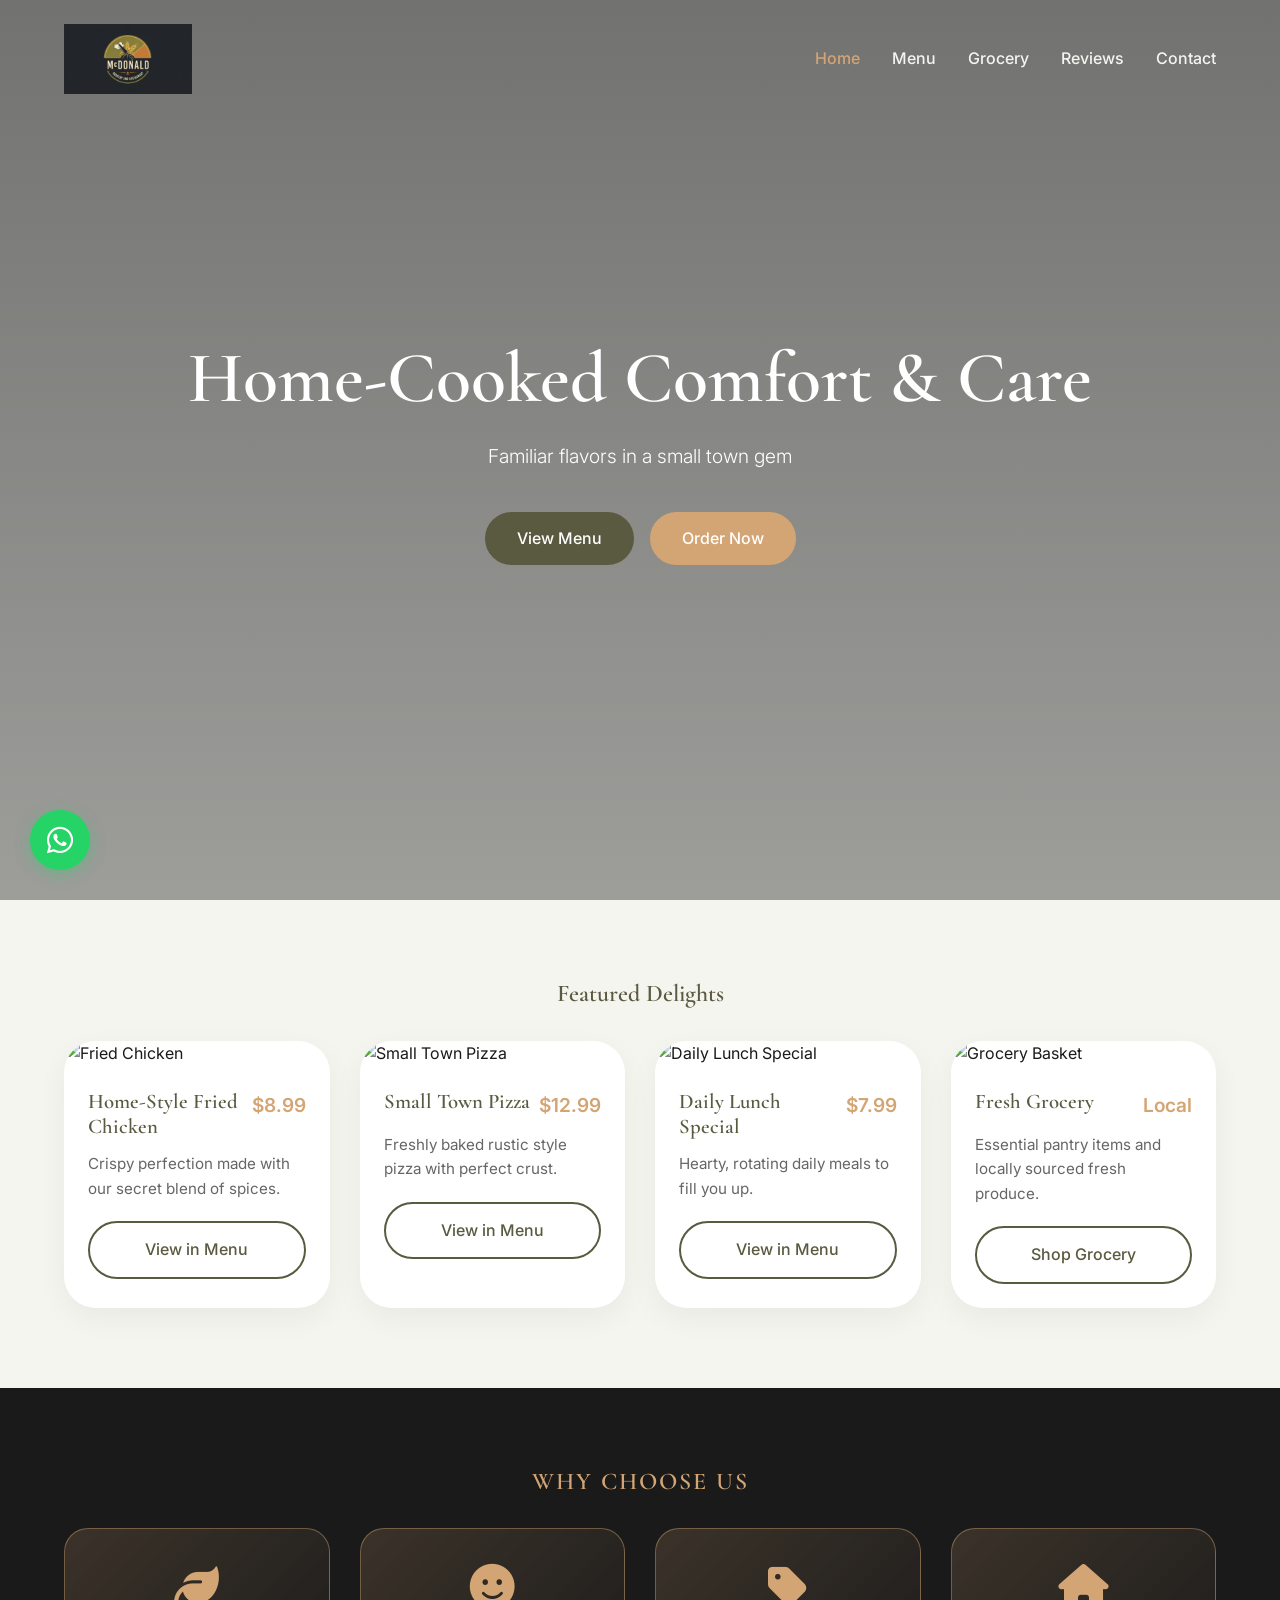
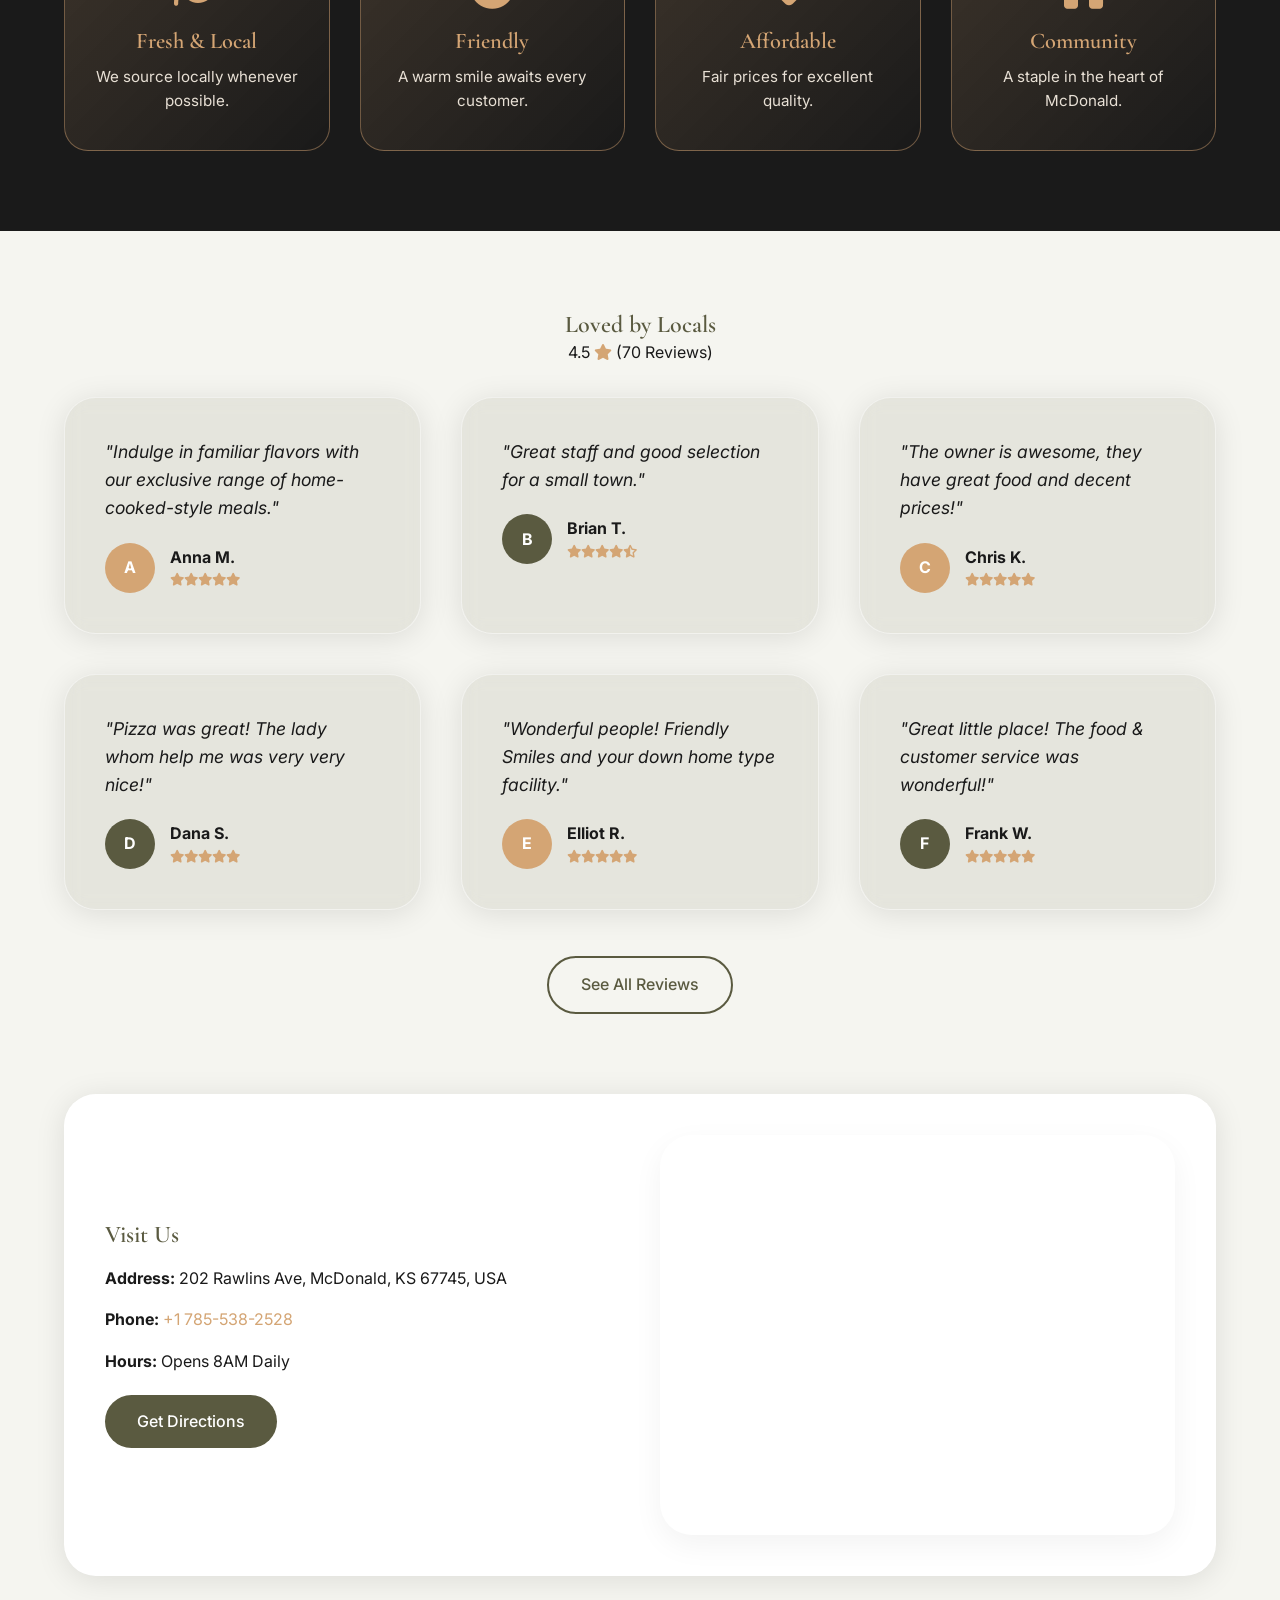
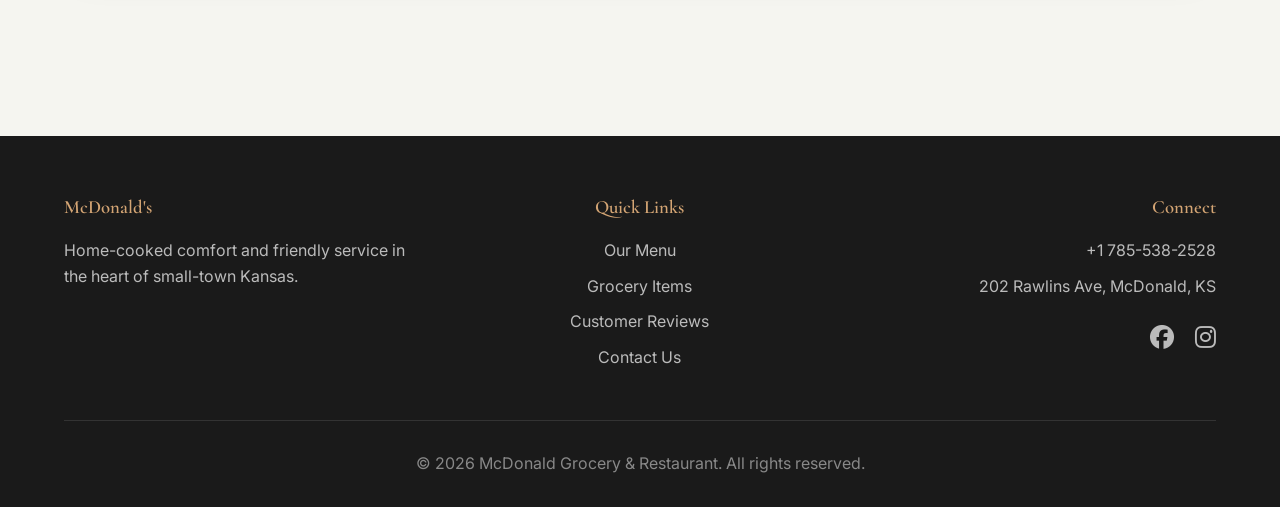
==== index.html @ 3f09a4c6 "Add files via upload" ====
<!DOCTYPE html>
<html lang="en">
<head>
    <meta charset="UTF-8">
    <meta name="viewport" content="width=device-width, initial-scale=1.0">
    <title>McDonald Grocery & Restaurant | Home-Cooked Comfort & Care</title>
    <meta name="description" content="Indulge in familiar flavors with our exclusive range of home-cooked-style meals. Great staff and good selection for a small town.">
    
    <!-- CSS Dependencies -->
    <link rel="stylesheet" href="https://cdnjs.cloudflare.com/ajax/libs/font-awesome/6.4.0/css/all.min.css">
    <link href="https://unpkg.com/aos@2.3.1/dist/aos.css" rel="stylesheet">
    <link rel="stylesheet" href="style.css">
</head>
<body>
    <!-- Navbar -->
    <nav class="navbar">
        <div class="container">
            <a href="index.html" class="logo"><img src="logo.png" alt="McDonald Grocery & Restaurant" style="height: 70px; object-fit: contain;"></a>
            <button class="hamburger"><i class="fas fa-bars"></i></button>
            <ul class="nav-links">
                <li><a href="index.html" class="active">Home</a></li>
                <li><a href="menu.html">Menu</a></li>
                <li><a href="grocery.html">Grocery</a></li>
                <li><a href="reviews.html">Reviews</a></li>
                <li><a href="contact.html">Contact</a></li>
            </ul>
        </div>
    </nav>

    <!-- Parallax Hero -->
    <header class="hero">
        <div class="container hero-content" data-aos="fade-up">
            <h1>Home-Cooked Comfort & Care</h1>
            <p>Familiar flavors in a small town gem</p>
            <div class="hero-buttons">
                <a href="menu.html" class="btn btn-primary">View Menu</a>
                <a href="contact.html" class="btn btn-accent">Order Now</a>
            </div>
        </div>
    </header>

    <!-- Featured Section -->
    <section class="section" style="background-color: var(--secondary);">
        <div class="container">
            <h2 class="text-center mb-8" data-aos="fade-up">Featured Delights</h2>
            <div class="grid-4">
                <!-- Fried Chicken -->
                <div class="menu-card" data-aos="fade-up" data-aos-delay="100">
                    <img src="https://images.unsplash.com/photo-1626645738196-c2a7c87a8f58?w=500&q=80" alt="Fried Chicken" class="menu-img">
                    <div class="menu-info">
                        <div class="menu-header">
                            <h3 class="menu-title">Home-Style Fried Chicken</h3>
                            <span class="menu-price">$8.99</span>
                        </div>
                        <p class="menu-desc">Crispy perfection made with our secret blend of spices.</p>
                        <a href="menu.html" class="btn btn-outline" style="width: 100%;">View in Menu</a>
                    </div>
                </div>

                <!-- Pizza -->
                <div class="menu-card" data-aos="fade-up" data-aos-delay="200">
                    <img src="https://images.unsplash.com/photo-1513104890138-7c749659a591?w=500&q=80" alt="Small Town Pizza" class="menu-img">
                    <div class="menu-info">
                        <div class="menu-header">
                            <h3 class="menu-title">Small Town Pizza</h3>
                            <span class="menu-price">$12.99</span>
                        </div>
                        <p class="menu-desc">Freshly baked rustic style pizza with perfect crust.</p>
                        <a href="menu.html" class="btn btn-outline" style="width: 100%;">View in Menu</a>
                    </div>
                </div>

                <!-- Daily Special -->
                <div class="menu-card" data-aos="fade-up" data-aos-delay="300">
                    <img src="https://images.unsplash.com/photo-1546069901-ba9599a7e63c?w=500&q=80" alt="Daily Lunch Special" class="menu-img">
                    <div class="menu-info">
                        <div class="menu-header">
                            <h3 class="menu-title">Daily Lunch Special</h3>
                            <span class="menu-price">$7.99</span>
                        </div>
                        <p class="menu-desc">Hearty, rotating daily meals to fill you up.</p>
                        <a href="menu.html" class="btn btn-outline" style="width: 100%;">View in Menu</a>
                    </div>
                </div>

                <!-- Grocery -->
                <div class="menu-card" data-aos="fade-up" data-aos-delay="400">
                    <img src="https://images.unsplash.com/photo-1542838132-92c53300491e?w=500&q=80" alt="Grocery Basket" class="menu-img">
                    <div class="menu-info">
                        <div class="menu-header">
                            <h3 class="menu-title">Fresh Grocery</h3>
                            <span class="menu-price">Local</span>
                        </div>
                        <p class="menu-desc">Essential pantry items and locally sourced fresh produce.</p>
                        <a href="grocery.html" class="btn btn-outline" style="width: 100%;">Shop Grocery</a>
                    </div>
                </div>
            </div>
        </div>
    </section>

    <!-- Why Choose Us -->
    <section class="section" style="background-color: var(--dark-bg); color: #fff;">
        <div class="container text-center">
            <h2 class="mb-8" style="color: var(--accent); letter-spacing: 2px; text-transform: uppercase;" data-aos="fade-up">Why Choose Us</h2>
            <div class="grid-4" data-aos="fade-up" data-aos-delay="100">
                <div class="feature-icon-card" style="background: linear-gradient(135deg, rgba(212,165,116,0.18), rgba(26,26,26,0.85)); border: 1.5px solid rgba(212,165,116,0.45); border-radius: 24px; padding: 36px 24px; transition: transform 0.3s ease, box-shadow 0.3s ease;" onmouseover="this.style.transform='translateY(-8px)';this.style.boxShadow='0 20px 40px rgba(212,165,116,0.25)'" onmouseout="this.style.transform='translateY(0)';this.style.boxShadow='none'">
                    <i class="fas fa-leaf" style="font-size: 2.8rem; color: var(--accent); margin-bottom: 18px; display: block;"></i>
                    <h3 style="color: var(--accent); font-size: 1.4rem; margin-bottom: 10px;">Fresh & Local</h3>
                    <p style="color: #e8e0d5; font-size: 0.95rem; line-height: 1.6;">We source locally whenever possible.</p>
                </div>
                <div class="feature-icon-card" style="background: linear-gradient(135deg, rgba(212,165,116,0.18), rgba(26,26,26,0.85)); border: 1.5px solid rgba(212,165,116,0.45); border-radius: 24px; padding: 36px 24px; transition: transform 0.3s ease, box-shadow 0.3s ease;" onmouseover="this.style.transform='translateY(-8px)';this.style.boxShadow='0 20px 40px rgba(212,165,116,0.25)'" onmouseout="this.style.transform='translateY(0)';this.style.boxShadow='none'">
                    <i class="fas fa-smile" style="font-size: 2.8rem; color: var(--accent); margin-bottom: 18px; display: block;"></i>
                    <h3 style="color: var(--accent); font-size: 1.4rem; margin-bottom: 10px;">Friendly</h3>
                    <p style="color: #e8e0d5; font-size: 0.95rem; line-height: 1.6;">A warm smile awaits every customer.</p>
                </div>
                <div class="feature-icon-card" style="background: linear-gradient(135deg, rgba(212,165,116,0.18), rgba(26,26,26,0.85)); border: 1.5px solid rgba(212,165,116,0.45); border-radius: 24px; padding: 36px 24px; transition: transform 0.3s ease, box-shadow 0.3s ease;" onmouseover="this.style.transform='translateY(-8px)';this.style.boxShadow='0 20px 40px rgba(212,165,116,0.25)'" onmouseout="this.style.transform='translateY(0)';this.style.boxShadow='none'">
                    <i class="fas fa-tag" style="font-size: 2.8rem; color: var(--accent); margin-bottom: 18px; display: block;"></i>
                    <h3 style="color: var(--accent); font-size: 1.4rem; margin-bottom: 10px;">Affordable</h3>
                    <p style="color: #e8e0d5; font-size: 0.95rem; line-height: 1.6;">Fair prices for excellent quality.</p>
                </div>
                <div class="feature-icon-card" style="background: linear-gradient(135deg, rgba(212,165,116,0.18), rgba(26,26,26,0.85)); border: 1.5px solid rgba(212,165,116,0.45); border-radius: 24px; padding: 36px 24px; transition: transform 0.3s ease, box-shadow 0.3s ease;" onmouseover="this.style.transform='translateY(-8px)';this.style.boxShadow='0 20px 40px rgba(212,165,116,0.25)'" onmouseout="this.style.transform='translateY(0)';this.style.boxShadow='none'">
                    <i class="fas fa-home" style="font-size: 2.8rem; color: var(--accent); margin-bottom: 18px; display: block;"></i>
                    <h3 style="color: var(--accent); font-size: 1.4rem; margin-bottom: 10px;">Community</h3>
                    <p style="color: #e8e0d5; font-size: 0.95rem; line-height: 1.6;">A staple in the heart of McDonald.</p>
                </div>
            </div>
        </div>
    </section>

    <!-- Google Reviews Grid -->
    <section class="section" style="background-color: var(--secondary);">
        <div class="container">
            <div class="text-center mb-8" data-aos="fade-up">
                <h2>Loved by Locals</h2>
                <p>4.5 <i class="fas fa-star" style="color: var(--accent);"></i> (70 Reviews)</p>
            </div>
            <div class="grid-3">
                <div class="review-card glass-card" style="background: rgba(90, 90, 64, 0.1);" data-aos="fade-up" data-aos-delay="50">
                    <p>"Indulge in familiar flavors with our exclusive range of home-cooked-style meals."</p>
                    <div class="review-author">
                        <div class="review-avatar">A</div>
                        <div>
                            <strong>Anna M.</strong>
                            <div style="color: var(--accent); font-size: 0.8rem;">
                                <i class="fas fa-star"></i><i class="fas fa-star"></i><i class="fas fa-star"></i><i class="fas fa-star"></i><i class="fas fa-star"></i>
                            </div>
                        </div>
                    </div>
                </div>
                <div class="review-card glass-card" style="background: rgba(90, 90, 64, 0.1);" data-aos="fade-up" data-aos-delay="100">
                    <p>"Great staff and good selection for a small town."</p>
                    <div class="review-author">
                        <div class="review-avatar" style="background: var(--primary);">B</div>
                        <div>
                            <strong>Brian T.</strong>
                            <div style="color: var(--accent); font-size: 0.8rem;">
                                <i class="fas fa-star"></i><i class="fas fa-star"></i><i class="fas fa-star"></i><i class="fas fa-star"></i><i class="fas fa-star-half-alt"></i>
                            </div>
                        </div>
                    </div>
                </div>
                <div class="review-card glass-card" style="background: rgba(90, 90, 64, 0.1);" data-aos="fade-up" data-aos-delay="150">
                    <p>"The owner is awesome, they have great food and decent prices!"</p>
                    <div class="review-author">
                        <div class="review-avatar">C</div>
                        <div>
                            <strong>Chris K.</strong>
                            <div style="color: var(--accent); font-size: 0.8rem;">
                                <i class="fas fa-star"></i><i class="fas fa-star"></i><i class="fas fa-star"></i><i class="fas fa-star"></i><i class="fas fa-star"></i>
                            </div>
                        </div>
                    </div>
                </div>
                <div class="review-card glass-card" style="background: rgba(90, 90, 64, 0.1);" data-aos="fade-up" data-aos-delay="200">
                    <p>"Pizza was great! The lady whom help me was very very nice!"</p>
                    <div class="review-author">
                        <div class="review-avatar" style="background: var(--primary);">D</div>
                        <div>
                            <strong>Dana S.</strong>
                            <div style="color: var(--accent); font-size: 0.8rem;">
                                <i class="fas fa-star"></i><i class="fas fa-star"></i><i class="fas fa-star"></i><i class="fas fa-star"></i><i class="fas fa-star"></i>
                            </div>
                        </div>
                    </div>
                </div>
                <div class="review-card glass-card" style="background: rgba(90, 90, 64, 0.1);" data-aos="fade-up" data-aos-delay="250">
                    <p>"Wonderful people! Friendly Smiles and your down home type facility."</p>
                    <div class="review-author">
                        <div class="review-avatar">E</div>
                        <div>
                            <strong>Elliot R.</strong>
                            <div style="color: var(--accent); font-size: 0.8rem;">
                                <i class="fas fa-star"></i><i class="fas fa-star"></i><i class="fas fa-star"></i><i class="fas fa-star"></i><i class="fas fa-star"></i>
                            </div>
                        </div>
                    </div>
                </div>
                <div class="review-card glass-card" style="background: rgba(90, 90, 64, 0.1);" data-aos="fade-up" data-aos-delay="300">
                    <p>"Great little place! The food & customer service was wonderful!"</p>
                    <div class="review-author">
                        <div class="review-avatar" style="background: var(--primary);">F</div>
                        <div>
                            <strong>Frank W.</strong>
                            <div style="color: var(--accent); font-size: 0.8rem;">
                                <i class="fas fa-star"></i><i class="fas fa-star"></i><i class="fas fa-star"></i><i class="fas fa-star"></i><i class="fas fa-star"></i>
                            </div>
                        </div>
                    </div>
                </div>
            </div>
            <div class="text-center mt-4" data-aos="fade-up">
                <a href="reviews.html" class="btn btn-outline" style="margin-top: 30px;">See All Reviews</a>
            </div>
        </div>
    </section>

    <!-- Visit Us Card -->
    <section class="section" style="padding-top: 0; background-color: var(--secondary);">
        <div class="container" data-aos="zoom-in">
            <div class="glass-card" style="background: #fff; display: flex; flex-wrap: wrap; gap: 40px; align-items: center;">
                <div style="flex: 1; min-width: 300px;">
                    <h2 class="mb-4">Visit Us</h2>
                    <p class="mb-4"><strong>Address:</strong> 202 Rawlins Ave, McDonald, KS 67745, USA</p>
                    <p class="mb-4"><strong>Phone:</strong> <a href="tel:+17855382528" style="color: var(--accent);">+1 785-538-2528</a></p>
                    <p class="mb-4"><strong>Hours:</strong> Opens 8AM Daily</p>
                    <div class="hero-buttons" style="justify-content: flex-start; margin-top: 20px;">
                        <a href="contact.html" class="btn btn-primary">Get Directions</a>
                    </div>
                </div>
                <div style="flex: 1; min-width: 300px;" class="map-container">
                    <iframe src="https://www.google.com/maps/embed?pb=!1m18!1m12!1m3!1d11894.137812038753!2d-101.37191141380387!3d39.789127599999995!2m3!1f0!2f0!3f0!3m2!1i1024!2i768!4f13.1!3m3!1m2!1s0x87723af8c7ce831d%3A0xc3cfdf82f81cfbc2!2s202%20Rawlins%20Ave%2C%20McDonald%2C%20KS%2067745!5e0!3m2!1sen!2sus!4v1714574971234!5m2!1sen!2sus" allowfullscreen="" loading="lazy" referrerpolicy="no-referrer-when-downgrade"></iframe>
                </div>
            </div>
        </div>
    </section>

    <!-- Footer -->
    <footer>
        <div class="container">
            <div class="grid-3 footer-grid">
                <div class="footer-col">
                    <h3>McDonald's</h3>
                    <p>Home-cooked comfort and friendly service in the heart of small-town Kansas.</p>
                </div>
                <div class="footer-col" style="text-align: center;">
                    <h3>Quick Links</h3>
                    <div><a href="menu.html">Our Menu</a></div>
                    <div><a href="grocery.html">Grocery Items</a></div>
                    <div><a href="reviews.html">Customer Reviews</a></div>
                    <div><a href="contact.html">Contact Us</a></div>
                </div>
                <div class="footer-col" style="text-align: right;">
                    <h3>Connect</h3>
                    <p>+1 785-538-2528</p>
                    <p>202 Rawlins Ave, McDonald, KS</p>
                    <div style="font-size: 1.5rem; margin-top: 10px;">
                        <a href="#" style="margin-right: 15px;"><i class="fab fa-facebook"></i></a>
                        <a href="#"><i class="fab fa-instagram"></i></a>
                    </div>
                </div>
            </div>
            <div class="footer-bottom">
                &copy; 2026 McDonald Grocery & Restaurant. All rights reserved.
            </div>
        </div>
    </footer>

    <!-- Floating Elements -->
    <a href="https://wa.me/17855382528" class="floating-whatsapp" target="_blank" rel="noopener">
        <i class="fab fa-whatsapp"></i>
    </a>
    <div class="back-to-top">
        <i class="fas fa-arrow-up"></i>
    </div>

    <!-- JS Scripts -->
    <script src="https://unpkg.com/aos@2.3.1/dist/aos.js"></script>
    <script src="script.js"></script>
</body>
</html>
---- style.css ----
/* restaurant-website/css/style.css */
@import url('https://fonts.googleapis.com/css2?family=Cormorant+Garamond:wght@400;500;600;700&family=Inter:wght@300;400;500;600;700&display=swap');

:root {
  --primary: #5A5A40;
  --secondary: #f5f5f0;
  --accent: #D4A574;
  --text: #1a1a1a;
  --dark-bg: #1a1a1a;
  
  --font-heading: 'Cormorant Garamond', serif;
  --font-body: 'Inter', sans-serif;
  
  --radius-lg: 32px;
  --radius-md: 24px;
  --radius-sm: 12px;
  
  --shadow-light: 0 10px 30px rgba(0,0,0,0.05);
  --shadow-glass: 0 4px 30px rgba(0, 0, 0, 0.1);
}

* {
  margin: 0;
  padding: 0;
  box-sizing: border-box;
}

body {
  font-family: var(--font-body);
  color: var(--text);
  background-color: var(--secondary);
  line-height: 1.6;
  overflow-x: hidden;
}

h1, h2, h3, h4, h5, h6 {
  font-family: var(--font-heading);
  color: var(--primary);
  font-weight: 600;
  line-height: 1.2;
}

a {
  text-decoration: none;
  color: inherit;
  transition: all 0.3s ease;
}

/* Utilities */
.container {
  width: 90%;
  max-width: 1200px;
  margin: 0 auto;
}
.section {
  padding: 80px 0;
}
.text-center { text-align: center; }
.mb-2 { margin-bottom: 0.5rem; }
.mb-4 { margin-bottom: 1rem; }
.mb-8 { margin-bottom: 2rem; }
.mt-4 { margin-top: 1rem; }

/* Buttons */
.btn {
  display: inline-block;
  padding: 14px 32px;
  border-radius: 50px; /* Pill-shaped */
  font-weight: 500;
  font-size: 1rem;
  border: none;
  cursor: pointer;
  transition: all 0.3s ease;
  text-align: center;
}
.btn-primary {
  background-color: var(--primary);
  color: #fff;
}
.btn-primary:hover {
  background-color: var(--dark-bg);
  transform: translateY(-2px);
}
.btn-accent {
  background-color: var(--accent);
  color: #fff;
}
.btn-accent:hover {
  background-color: var(--dark-bg);
  transform: translateY(-2px);
}
.btn-outline {
  background-color: transparent;
  border: 2px solid var(--primary);
  color: var(--primary);
}
.btn-outline:hover {
  background-color: var(--primary);
  color: #fff;
  transform: translateY(-2px);
}

/* Glassmorphism */
.glass-card {
  background: rgba(255, 255, 255, 0.7);
  backdrop-filter: blur(10px);
  -webkit-backdrop-filter: blur(10px);
  border: 1px solid rgba(255, 255, 255, 0.5);
  border-radius: var(--radius-lg);
  box-shadow: var(--shadow-glass);
  padding: 40px;
  transition: transform 0.3s ease;
}
.glass-card:hover {
  transform: translateY(-5px);
}

/* Header & Navbar */
.navbar {
  position: fixed;
  top: 0;
  width: 100%;
  padding: 24px 0;
  z-index: 1000;
  transition: all 0.4s ease;
}
.navbar.scrolled {
  background: rgba(255, 255, 255, 0.85);
  backdrop-filter: blur(15px);
  padding: 16px 0;
  box-shadow: var(--shadow-light);
}
.navbar .container {
  display: flex;
  justify-content: space-between;
  align-items: center;
}
.logo {
  display: flex;
  align-items: center;
}
.logo img {
  transition: all 0.4s ease;
}
.navbar.scrolled .nav-links a {
  color: var(--text);
}
.navbar.scrolled .logo img {
  transform: scale(0.8);
  transform-origin: left center;
}
.nav-links {
  display: flex;
  gap: 32px;
  list-style: none;
}
.nav-links a {
  color: var(--secondary); /* Based on hero dark bg */
  font-weight: 500;
  font-size: 1rem;
}
.navbar.scrolled .nav-links a { color: var(--text); }
.nav-links a:hover, .nav-links a.active {
  color: var(--accent);
}
.hamburger {
  display: none;
  cursor: pointer;
  background: none;
  border: none;
  font-size: 1.5rem;
  color: var(--secondary);
}
.navbar.scrolled .hamburger { color: var(--text); }

/* Hero Section */
.hero {
  height: 100vh;
  background-image: linear-gradient(rgba(26, 26, 26, 0.6), rgba(26, 26, 26, 0.4)), url('https://images.unsplash.com/photo-1555396273-367ea4eb4db5?q=80&w=2000&auto=format&fit=crop');
  background-size: cover;
  background-position: center;
  background-attachment: fixed;
  display: flex;
  align-items: center;
  justify-content: center;
  text-align: center;
  color: #fff;
  padding: 0 20px;
}
.hero-content h1 {
  font-size: 4.5rem;
  color: #fff;
  margin-bottom: 20px;
}
.hero-content p {
  font-size: 1.2rem;
  margin-bottom: 40px;
  font-weight: 300;
}
.hero-buttons {
  display: flex;
  justify-content: center;
  gap: 16px;
}

/* Feature Grid */
.grid-2 { display: grid; grid-template-columns: 1fr 1fr; gap: 40px; }
.grid-3 { display: grid; grid-template-columns: repeat(3, 1fr); gap: 40px; }
.grid-4 { display: grid; grid-template-columns: repeat(4, 1fr); gap: 30px; }

/* Menu Card */
.menu-card {
  background: #fff;
  border-radius: var(--radius-lg);
  overflow: hidden;
  box-shadow: var(--shadow-light);
  transition: transform 0.3s ease;
}
.menu-card:hover {
  transform: translateY(-8px);
}
.menu-img {
  height: 250px;
  width: 100%;
  object-fit: cover;
}
.menu-info {
  padding: 24px;
}
.menu-header {
  display: flex;
  justify-content: space-between;
  align-items: flex-start;
  margin-bottom: 12px;
}
.menu-title { font-size: 1.3rem; margin: 0; }
.menu-price { font-weight: 600; color: var(--accent); font-size: 1.2rem; }
.menu-desc { color: #666; font-size: 0.95rem; margin-bottom: 20px; }

/* Menu Filtering */
.menu-filters {
  display: flex;
  justify-content: center;
  flex-wrap: wrap;
  gap: 16px;
  margin-bottom: 40px;
}
.filter-btn {
  padding: 8px 24px;
  background: transparent;
  border: 1px solid var(--primary);
  border-radius: 50px;
  color: var(--primary);
  cursor: pointer;
  transition: all 0.3s;
  font-size: 0.95rem;
}
.filter-btn.active, .filter-btn:hover {
  background: var(--primary);
  color: #fff;
}
.menu-item-wrap.hide { display: none; }

/* Icon Features */
.feature-icon-card {
  text-align: center;
  padding: 30px 20px;
}
.feature-icon-card i {
  font-size: 2.5rem;
  color: var(--accent);
  margin-bottom: 20px;
}

/* Reviews Carousel */
.reviews-section {
  background-color: var(--primary);
  color: var(--secondary);
  padding: 100px 0;
}
.reviews-section h2 { color: var(--secondary); }
.review-card {
  background: rgba(255, 255, 255, 0.1);
  padding: 40px;
  border-radius: var(--radius-lg);
  backdrop-filter: blur(10px);
}
.review-card p { font-size: 1.1rem; font-style: italic; margin-bottom: 20px; }
.review-author { display: flex; align-items: center; gap: 15px; }
.review-avatar {
  width: 50px; height: 50px; border-radius: 50%; background: var(--accent);
  display: flex; align-items: center; justify-content: center; font-weight: bold; color: #fff;
}

/* Contact & Info */
.contact-grid { margin-top: 50px; }
.contact-form input, .contact-form textarea, .contact-form select {
  width: 100%;
  padding: 16px;
  border: 1px solid #ddd;
  border-radius: var(--radius-sm);
  margin-bottom: 20px;
  font-family: inherit;
  font-size: 1rem;
  background: #fff;
}
.contact-form textarea { height: 150px; resize: vertical; }
.contact-form input:focus, .contact-form textarea:focus, .contact-form select:focus {
  outline: none;
  border-color: var(--accent);
}

/* Page Header */
.page-header {
  padding: 150px 0 80px;
  background-color: var(--dark-bg);
  color: #fff;
  text-align: center;
}
.page-header h1 { color: var(--secondary); font-size: 3.5rem; margin-bottom: 10px; }
.page-header p { color: #ccc; font-size: 1.2rem; }

/* Map iframe */
.map-container {
  border-radius: var(--radius-lg);
  overflow: hidden;
  height: 400px;
  box-shadow: var(--shadow-light);
}
.map-container iframe { width: 100%; height: 100%; border: 0; }

/* Floating Elements */
.floating-whatsapp {
  position: fixed;
  bottom: 30px;
  left: 30px;
  background-color: #25D366;
  color: white;
  width: 60px;
  height: 60px;
  border-radius: 50%;
  display: flex;
  align-items: center;
  justify-content: center;
  font-size: 30px;
  box-shadow: 0 4px 15px rgba(37, 211, 102, 0.4);
  z-index: 1000;
  transition: transform 0.3s ease;
}
.floating-whatsapp:hover {
  transform: scale(1.1);
  color: white;
}

.back-to-top {
  position: fixed;
  bottom: 30px;
  right: 30px;
  background-color: var(--primary);
  color: white;
  width: 50px;
  height: 50px;
  border-radius: 50%;
  display: flex;
  align-items: center;
  justify-content: center;
  font-size: 20px;
  box-shadow: 0 4px 15px rgba(0, 0, 0, 0.2);
  z-index: 1000;
  cursor: pointer;
  opacity: 0;
  pointer-events: none;
  transition: all 0.3s ease;
}
.back-to-top.visible {
  opacity: 1;
  pointer-events: auto;
}
.back-to-top:hover {
  background-color: var(--dark-bg);
  transform: translateY(-5px);
}

/* Footer */
footer {
  background-color: var(--dark-bg);
  color: #fff;
  padding: 60px 0 30px;
  margin-top: 80px;
}
.footer-grid { margin-bottom: 40px; }
.footer-col h3 { color: var(--accent); margin-bottom: 20px; }
.footer-col p, .footer-col a { color: #bbb; margin-bottom: 10px; display: inline-block; }
.footer-col a:hover { color: var(--accent); }
.footer-bottom {
  text-align: center;
  justify-content: space-between;
  border-top: 1px solid #333;
  padding-top: 30px;
  color: #888;
}

/* Responsive */
@media (max-width: 991px) {
  .hero-content h1 { font-size: 3.5rem; }
  .grid-4 { grid-template-columns: repeat(2, 1fr); }
  .grid-3 { grid-template-columns: repeat(2, 1fr); }
  .grid-2 { grid-template-columns: 1fr; }
}

@media (max-width: 768px) {
  .hero-content h1 { font-size: 2.8rem; }
  .hamburger { display: block; }
  .nav-links {
    position: fixed;
    top: 0;
    right: -100%;
    width: 250px;
    height: 100vh;
    background: #fff;
    flex-direction: column;
    padding: 80px 30px;
    box-shadow: -5px 0 20px rgba(0,0,0,0.1);
    transition: 0.4s ease;
  }
  .nav-links.active { right: 0; }
  .nav-links a { color: var(--text) !important; font-size: 1.2rem; }
  .grid-3, .grid-4 { grid-template-columns: 1fr; }
  .hero-buttons { flex-direction: column; }
  .glass-card { padding: 30px 20px; }
}
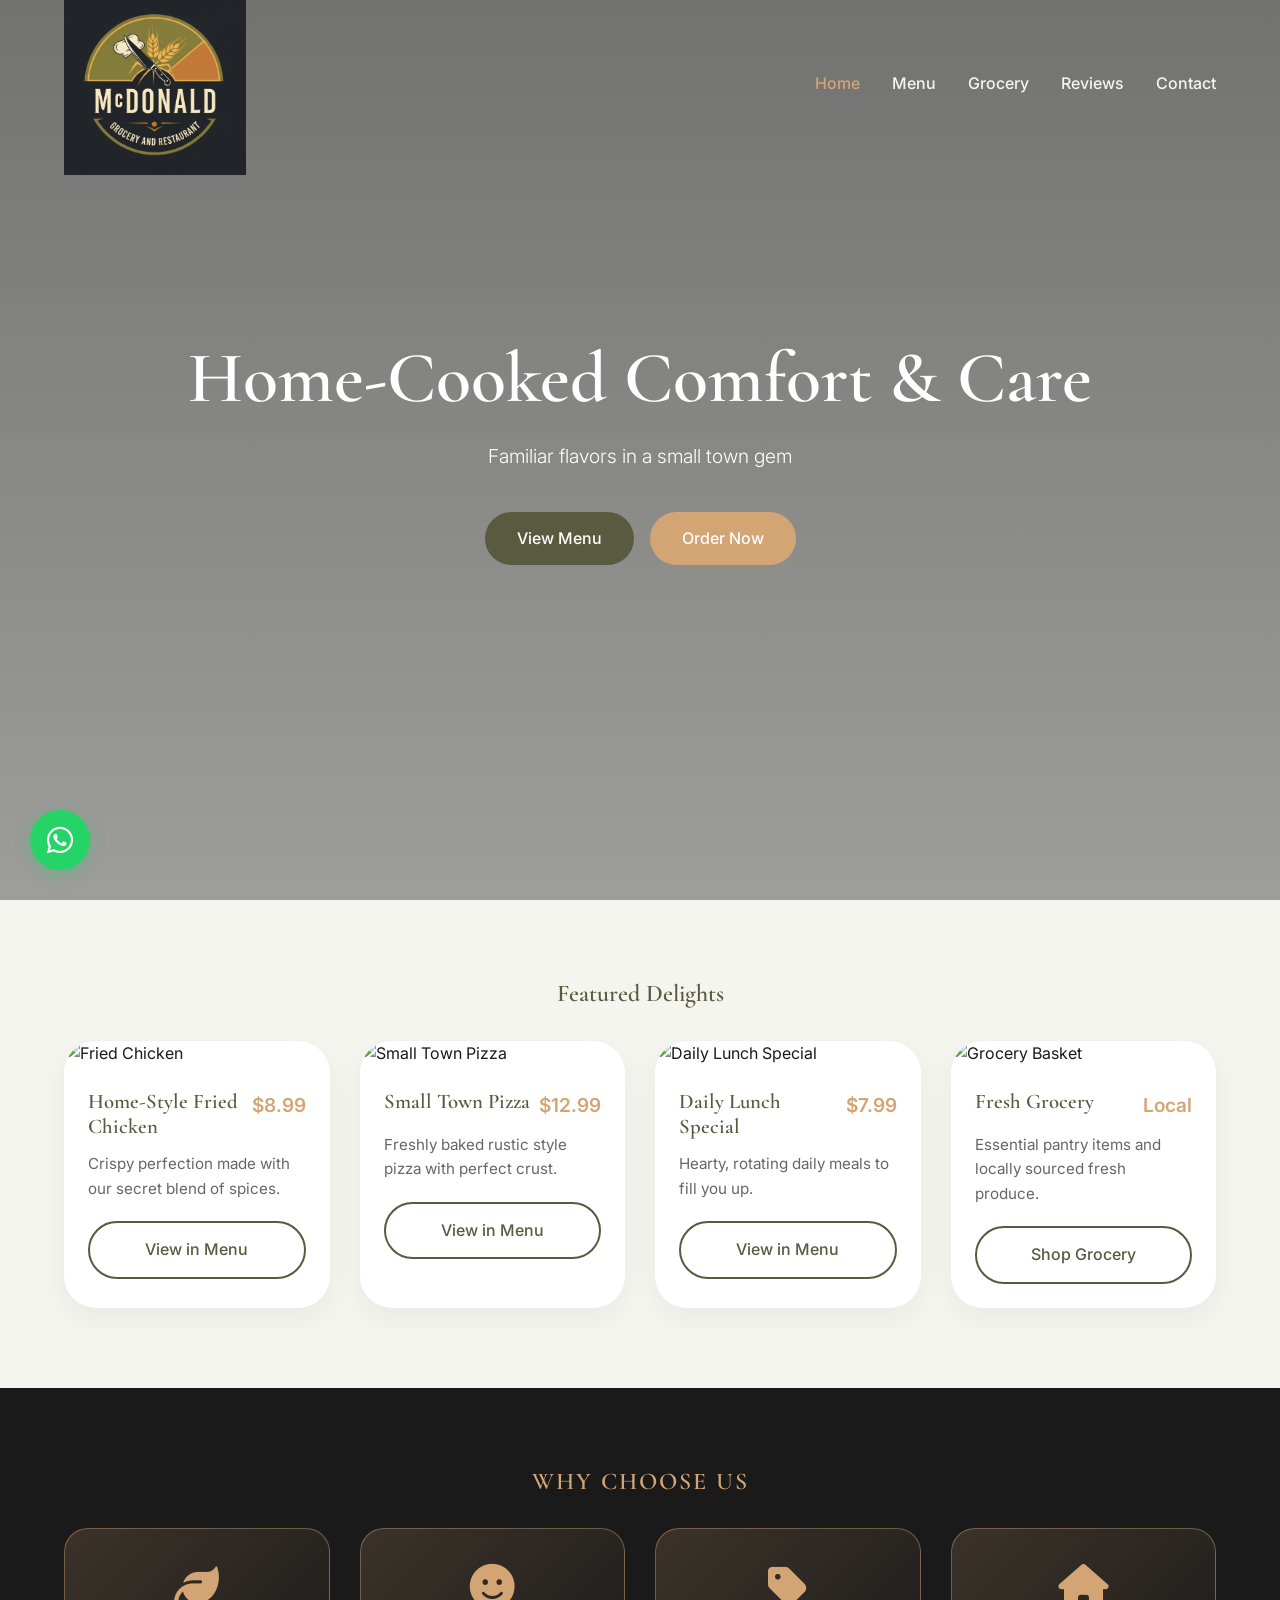
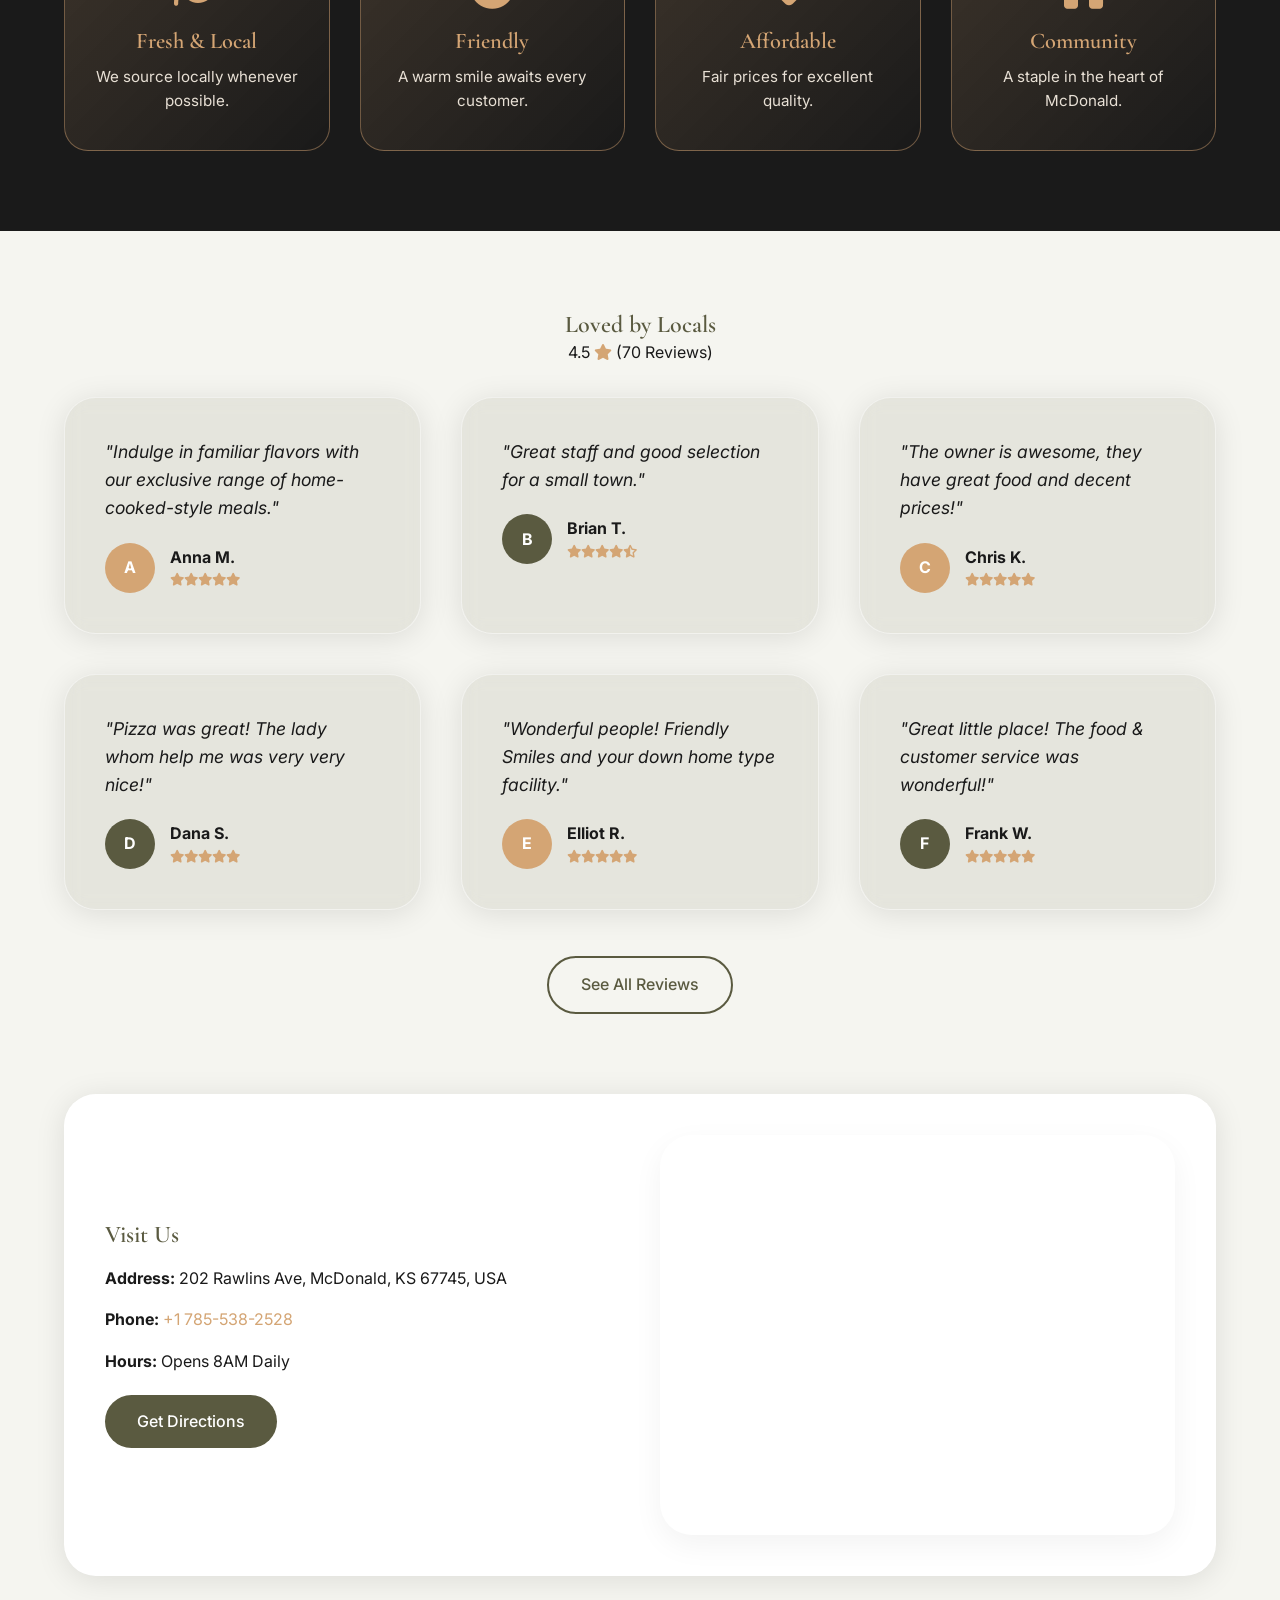
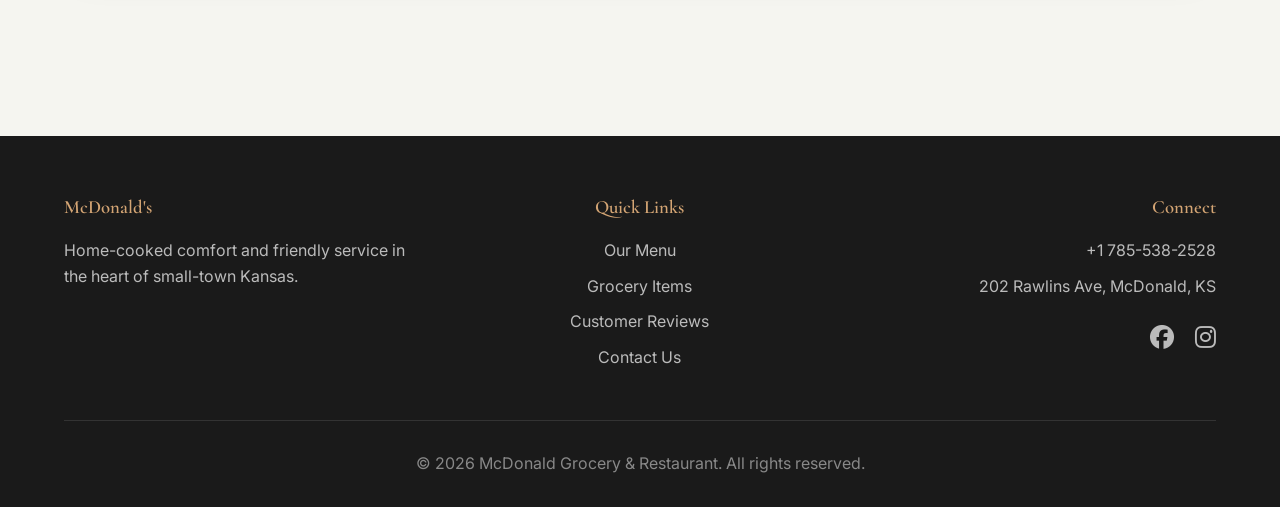
==== commit 6efcd9ea: "Add files via upload" ====
--- a/index.html
+++ b/index.html
@@ -15,7 +15,7 @@
     <!-- Navbar -->
     <nav class="navbar">
         <div class="container">
-            <a href="index.html" class="logo"><img src="logo.png" alt="McDonald Grocery & Restaurant" style="height: 70px; object-fit: contain;"></a>
+            <a href="index.html" class="logo"><img src="logo.png" alt="McDonald Grocery & Restaurant" style="height: 140px; transform: scale(1.3); transform-origin: left center; object-fit: contain; margin: -10px 0;"></a>
             <button class="hamburger"><i class="fas fa-bars"></i></button>
             <ul class="nav-links">
                 <li><a href="index.html" class="active">Home</a></li>
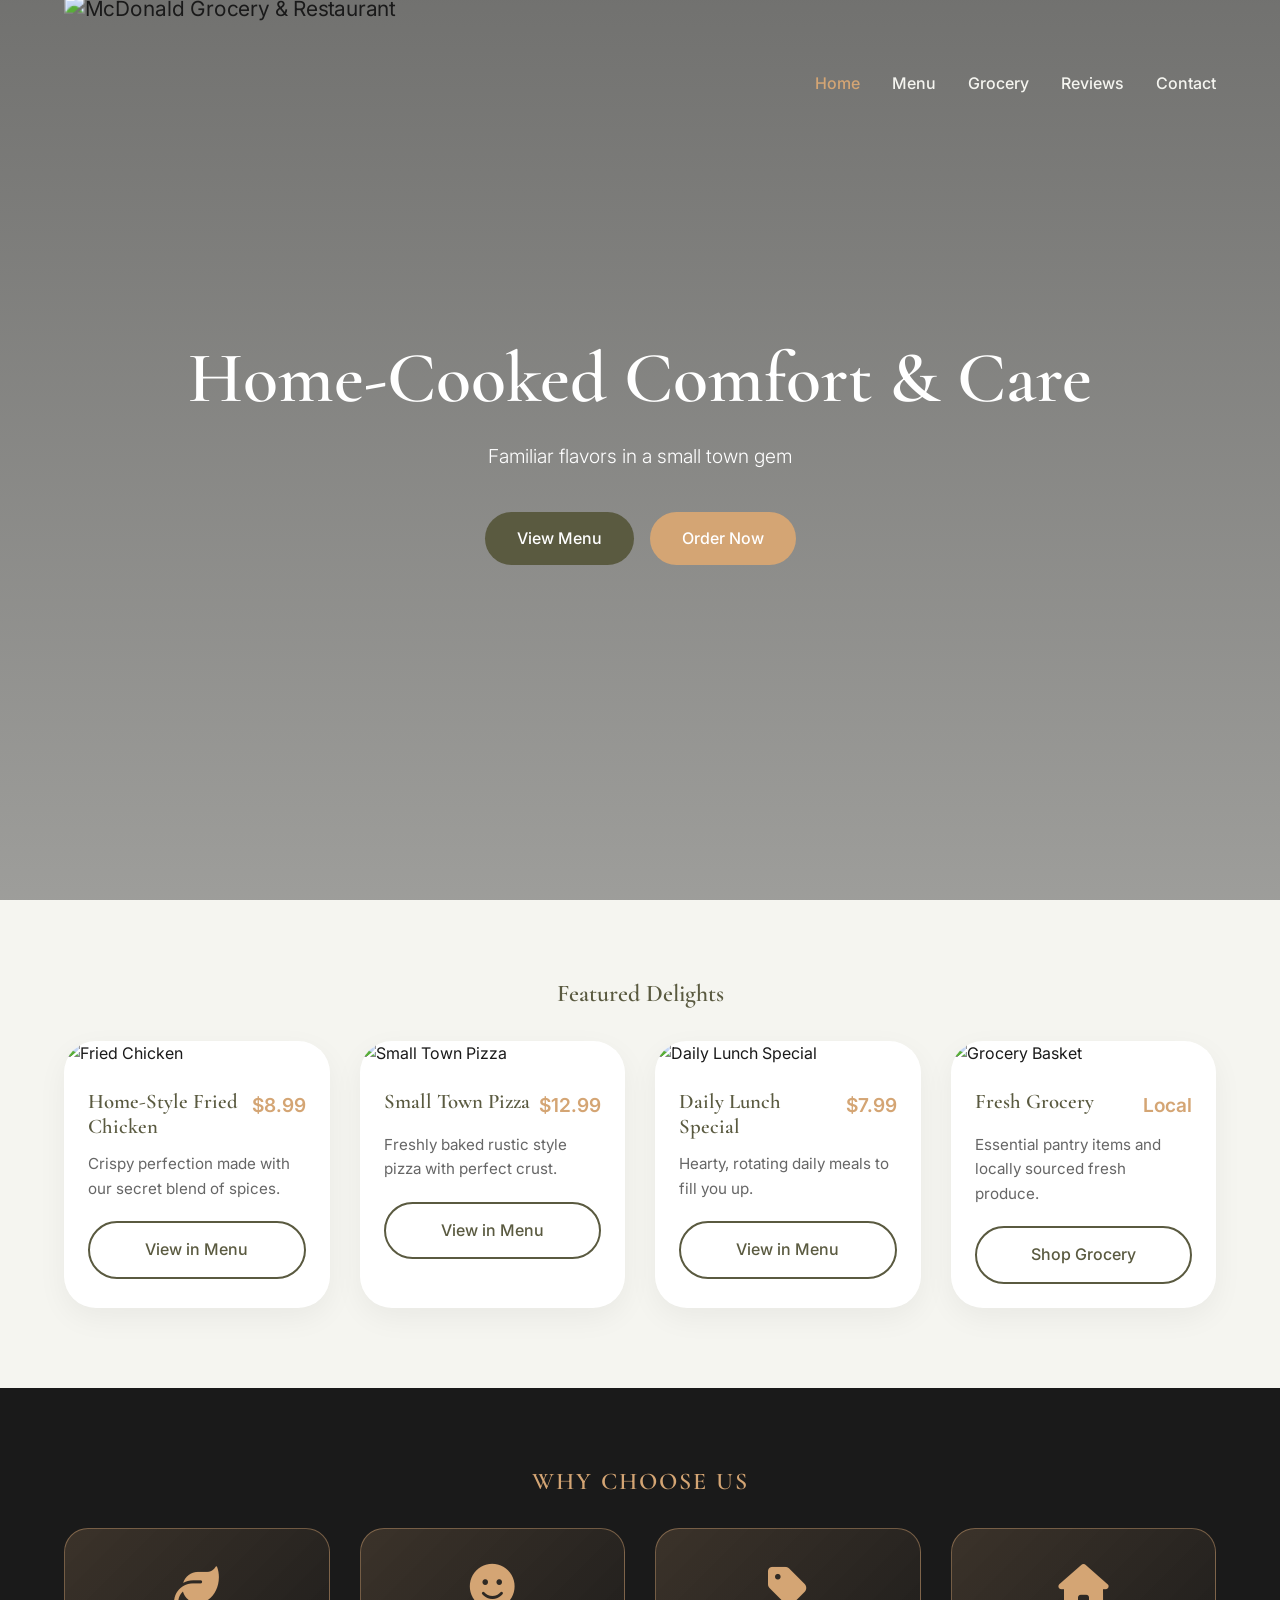
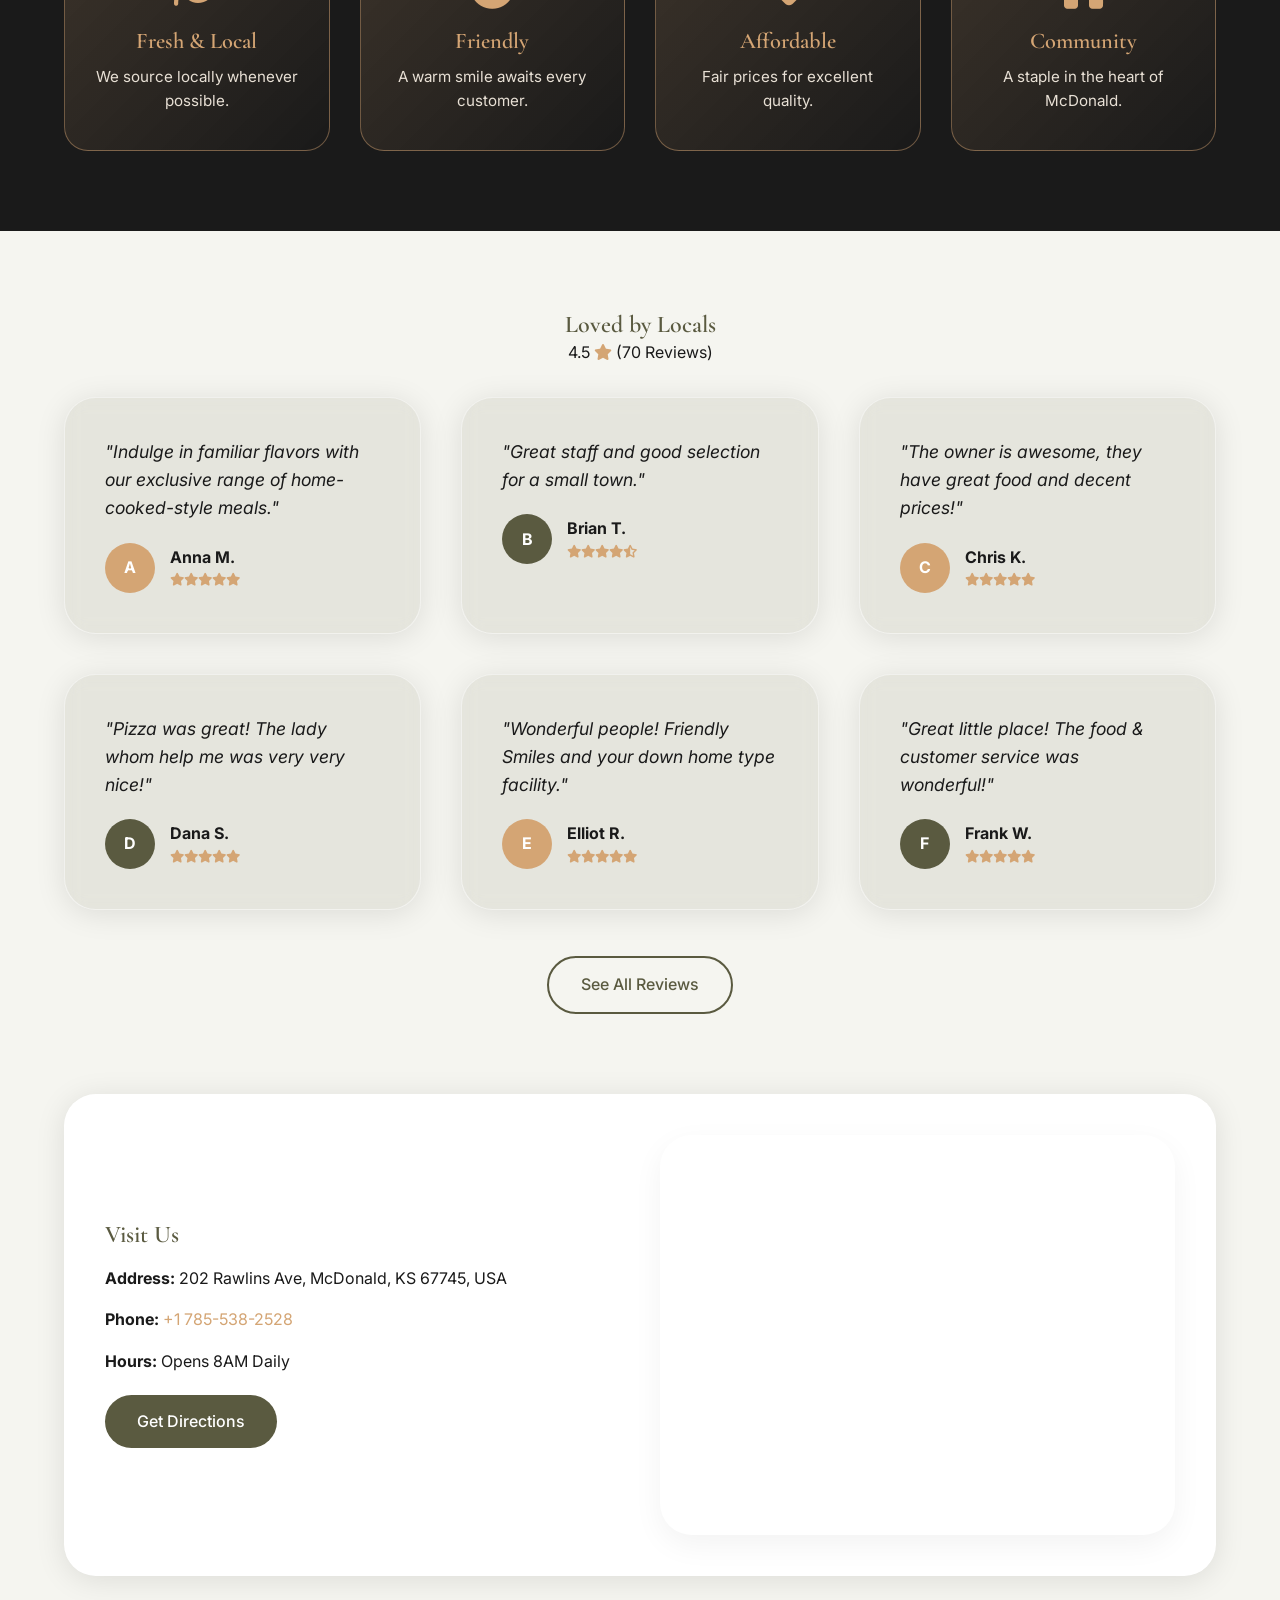
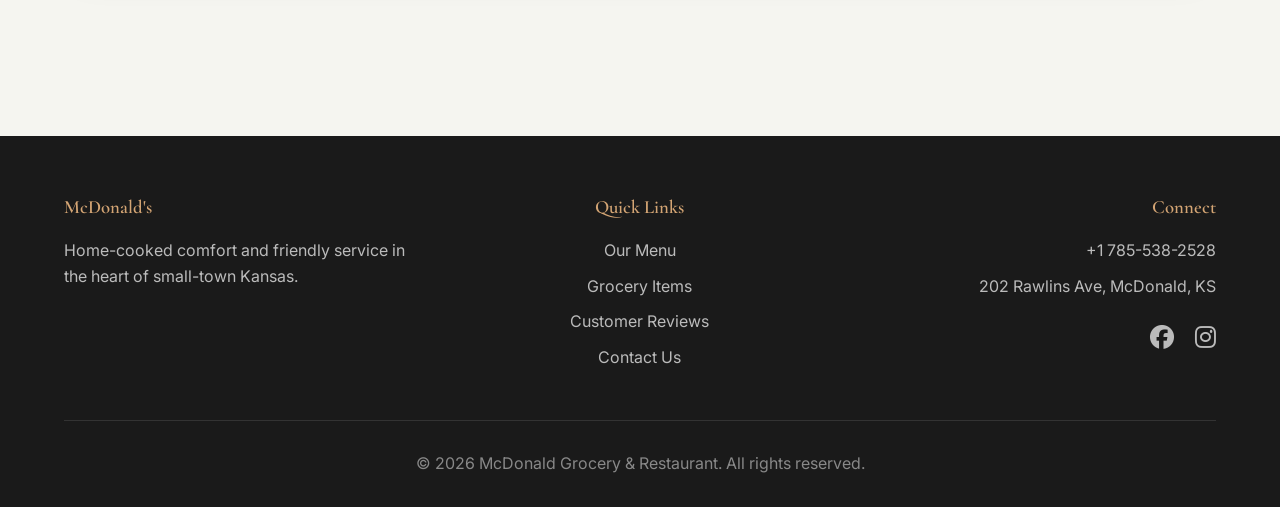
==== commit b3c90705: "Add files via upload" ====
--- a/index.html
+++ b/index.html
@@ -15,7 +15,7 @@
     <!-- Navbar -->
     <nav class="navbar">
         <div class="container">
-            <a href="index.html" class="logo"><img src="logo.png" alt="McDonald Grocery & Restaurant" style="height: 140px; transform: scale(1.3); transform-origin: left center; object-fit: contain; margin: -10px 0;"></a>
+            <a href="index.html" class="logo"><img src="images/Logo.png.png" alt="McDonald Grocery & Restaurant" style="height: 140px; transform: scale(1.3); transform-origin: left center; object-fit: contain; margin: -10px 0;"></a>
             <button class="hamburger"><i class="fas fa-bars"></i></button>
             <ul class="nav-links">
                 <li><a href="index.html" class="active">Home</a></li>
@@ -267,9 +267,7 @@
     </footer>
 
     <!-- Floating Elements -->
-    <a href="https://wa.me/17855382528" class="floating-whatsapp" target="_blank" rel="noopener">
-        <i class="fab fa-whatsapp"></i>
-    </a>
+
     <div class="back-to-top">
         <i class="fas fa-arrow-up"></i>
     </div>
--- a/style.css
+++ b/style.css
@@ -329,28 +329,7 @@
 }
 .map-container iframe { width: 100%; height: 100%; border: 0; }
 
-/* Floating Elements */
-.floating-whatsapp {
-  position: fixed;
-  bottom: 30px;
-  left: 30px;
-  background-color: #25D366;
-  color: white;
-  width: 60px;
-  height: 60px;
-  border-radius: 50%;
-  display: flex;
-  align-items: center;
-  justify-content: center;
-  font-size: 30px;
-  box-shadow: 0 4px 15px rgba(37, 211, 102, 0.4);
-  z-index: 1000;
-  transition: transform 0.3s ease;
-}
-.floating-whatsapp:hover {
-  transform: scale(1.1);
-  color: white;
-}
+
 
 .back-to-top {
   position: fixed;
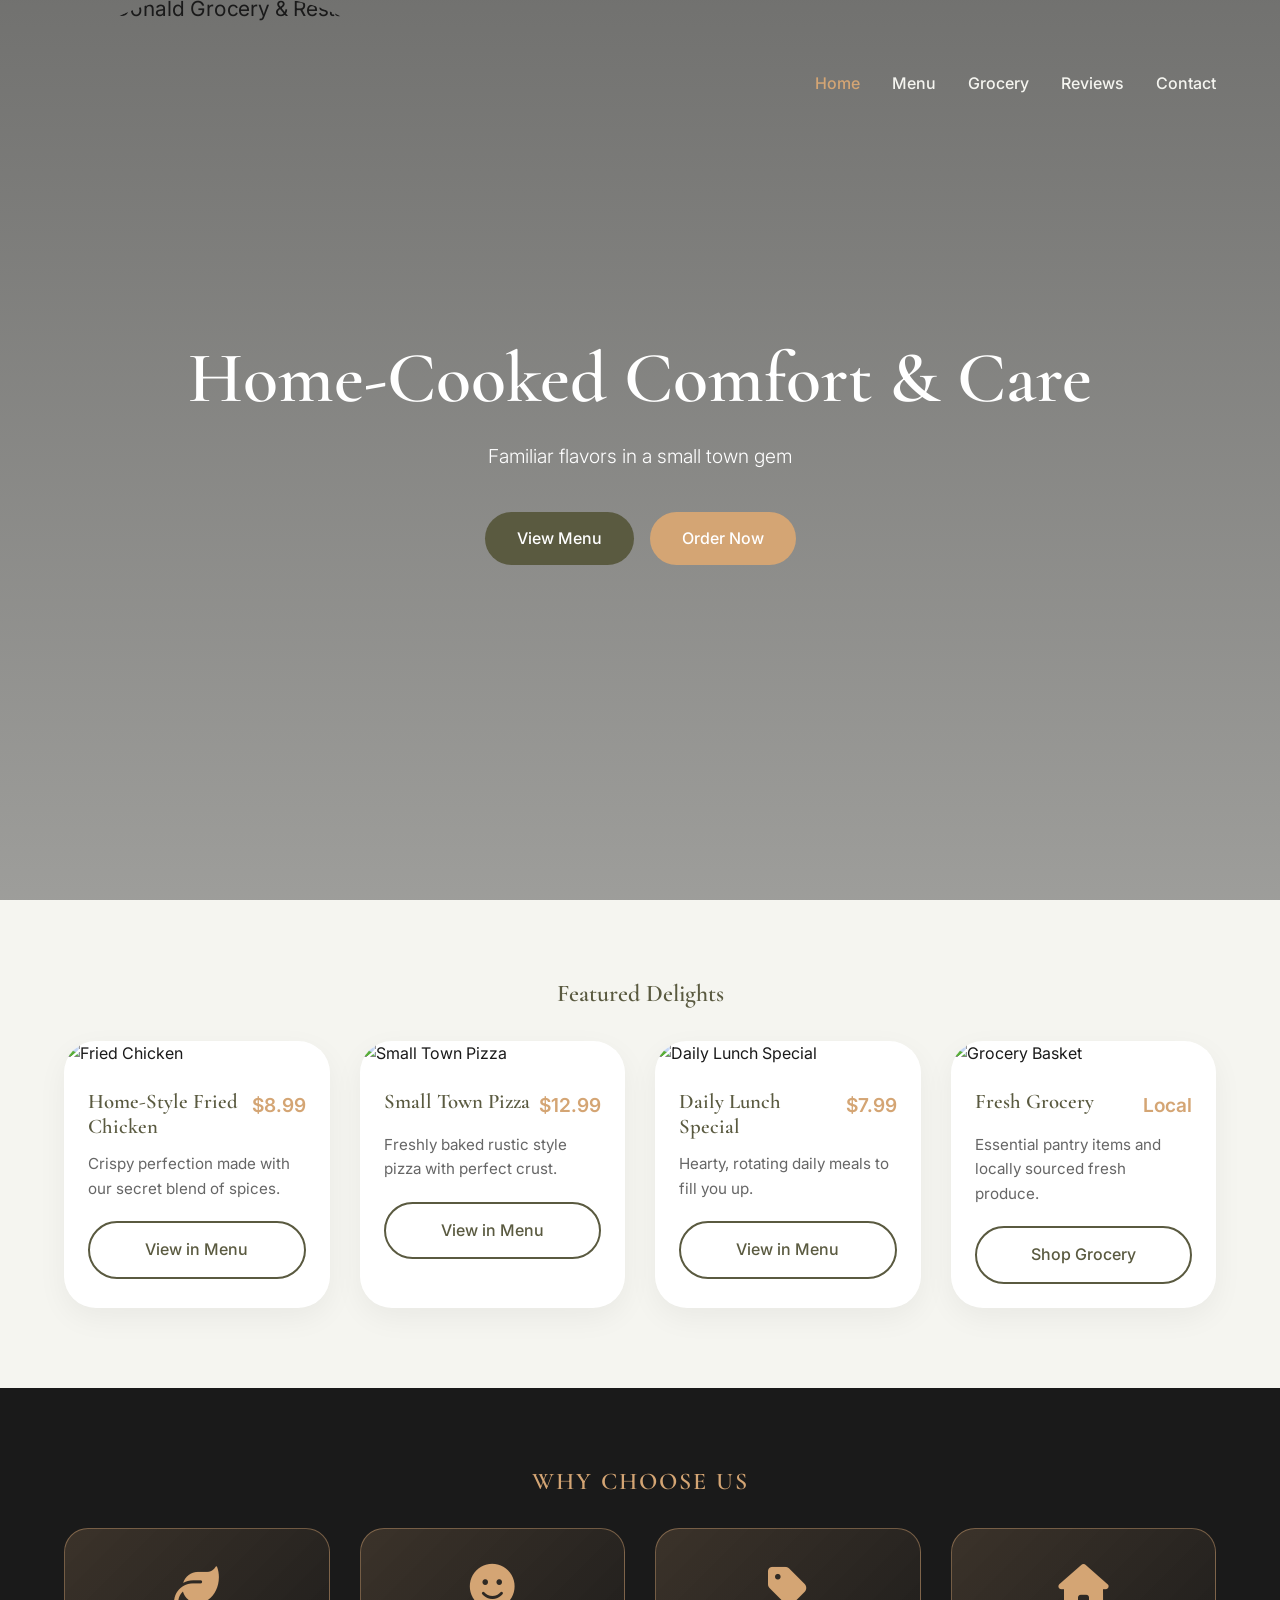
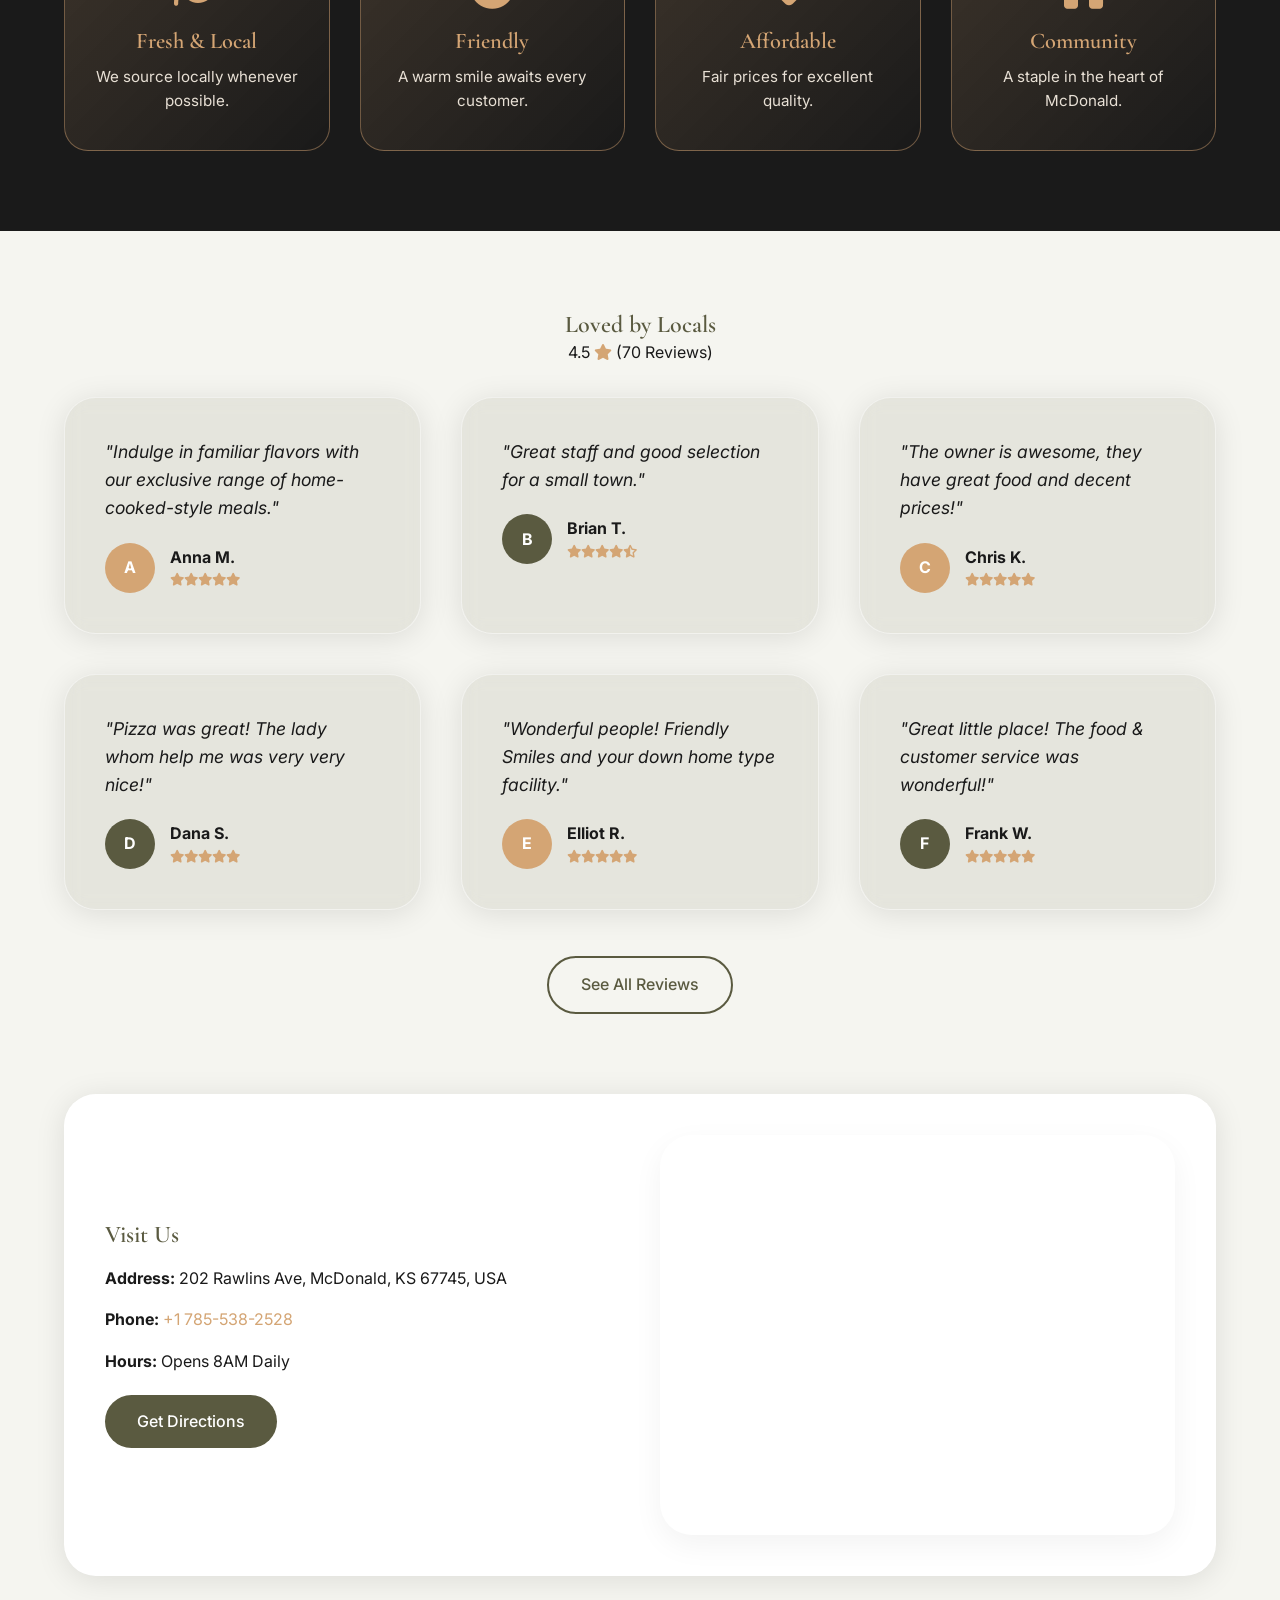
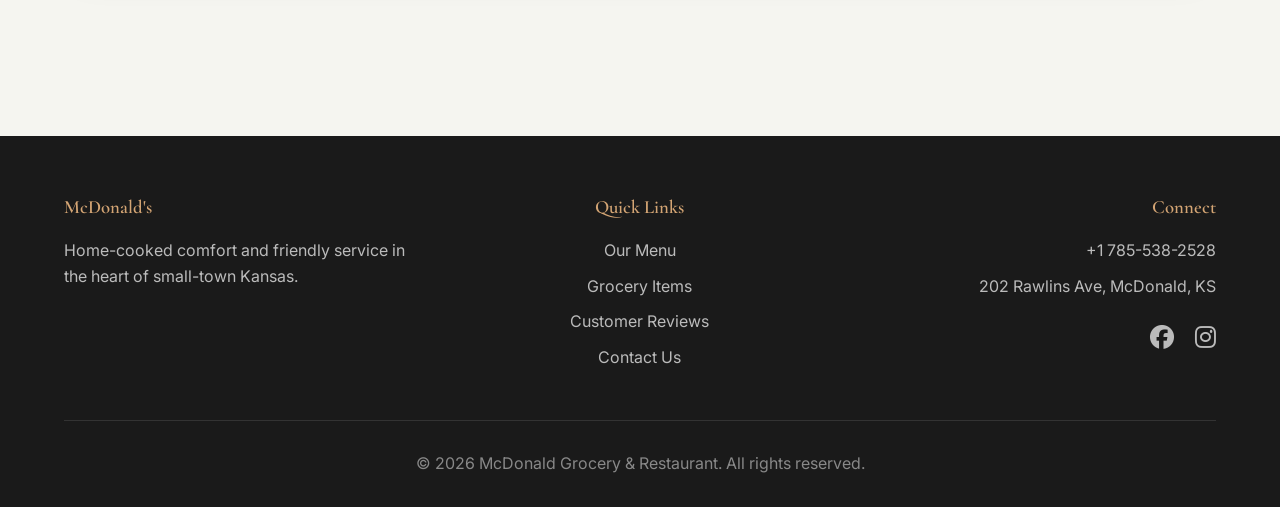
==== commit f3fbf3a4: "Add files via upload" ====
--- a/index.html
+++ b/index.html
@@ -15,7 +15,7 @@
     <!-- Navbar -->
     <nav class="navbar">
         <div class="container">
-            <a href="index.html" class="logo"><img src="images/Logo.png.png" alt="McDonald Grocery & Restaurant" style="height: 140px; transform: scale(1.3); transform-origin: left center; object-fit: contain; margin: -10px 0;"></a>
+            <a href="index.html" class="logo"><img src="images/restaurant-logo.png?v=2" alt="McDonald Grocery & Restaurant" style="height: 140px; border-radius: 50%; transform: scale(1.3); transform-origin: left center; object-fit: contain; margin: -10px 0;"></a>
             <button class="hamburger"><i class="fas fa-bars"></i></button>
             <ul class="nav-links">
                 <li><a href="index.html" class="active">Home</a></li>
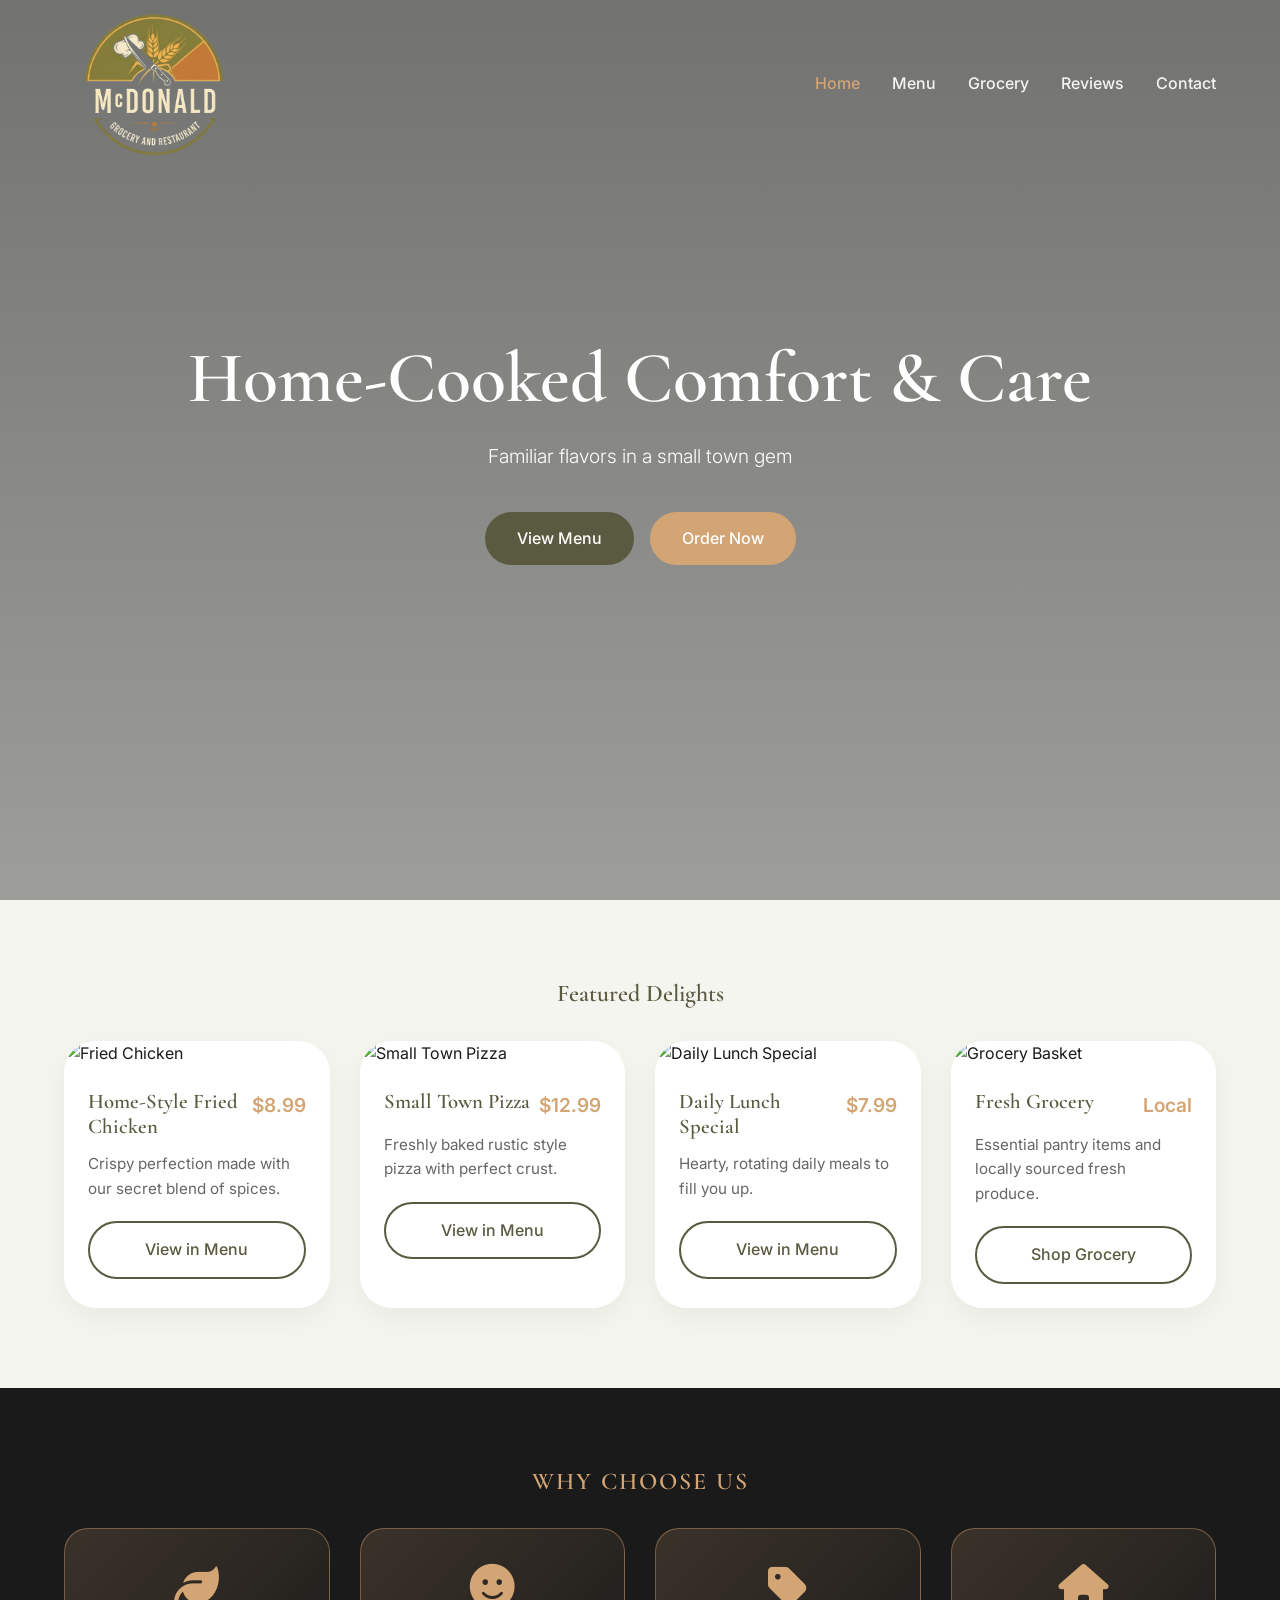
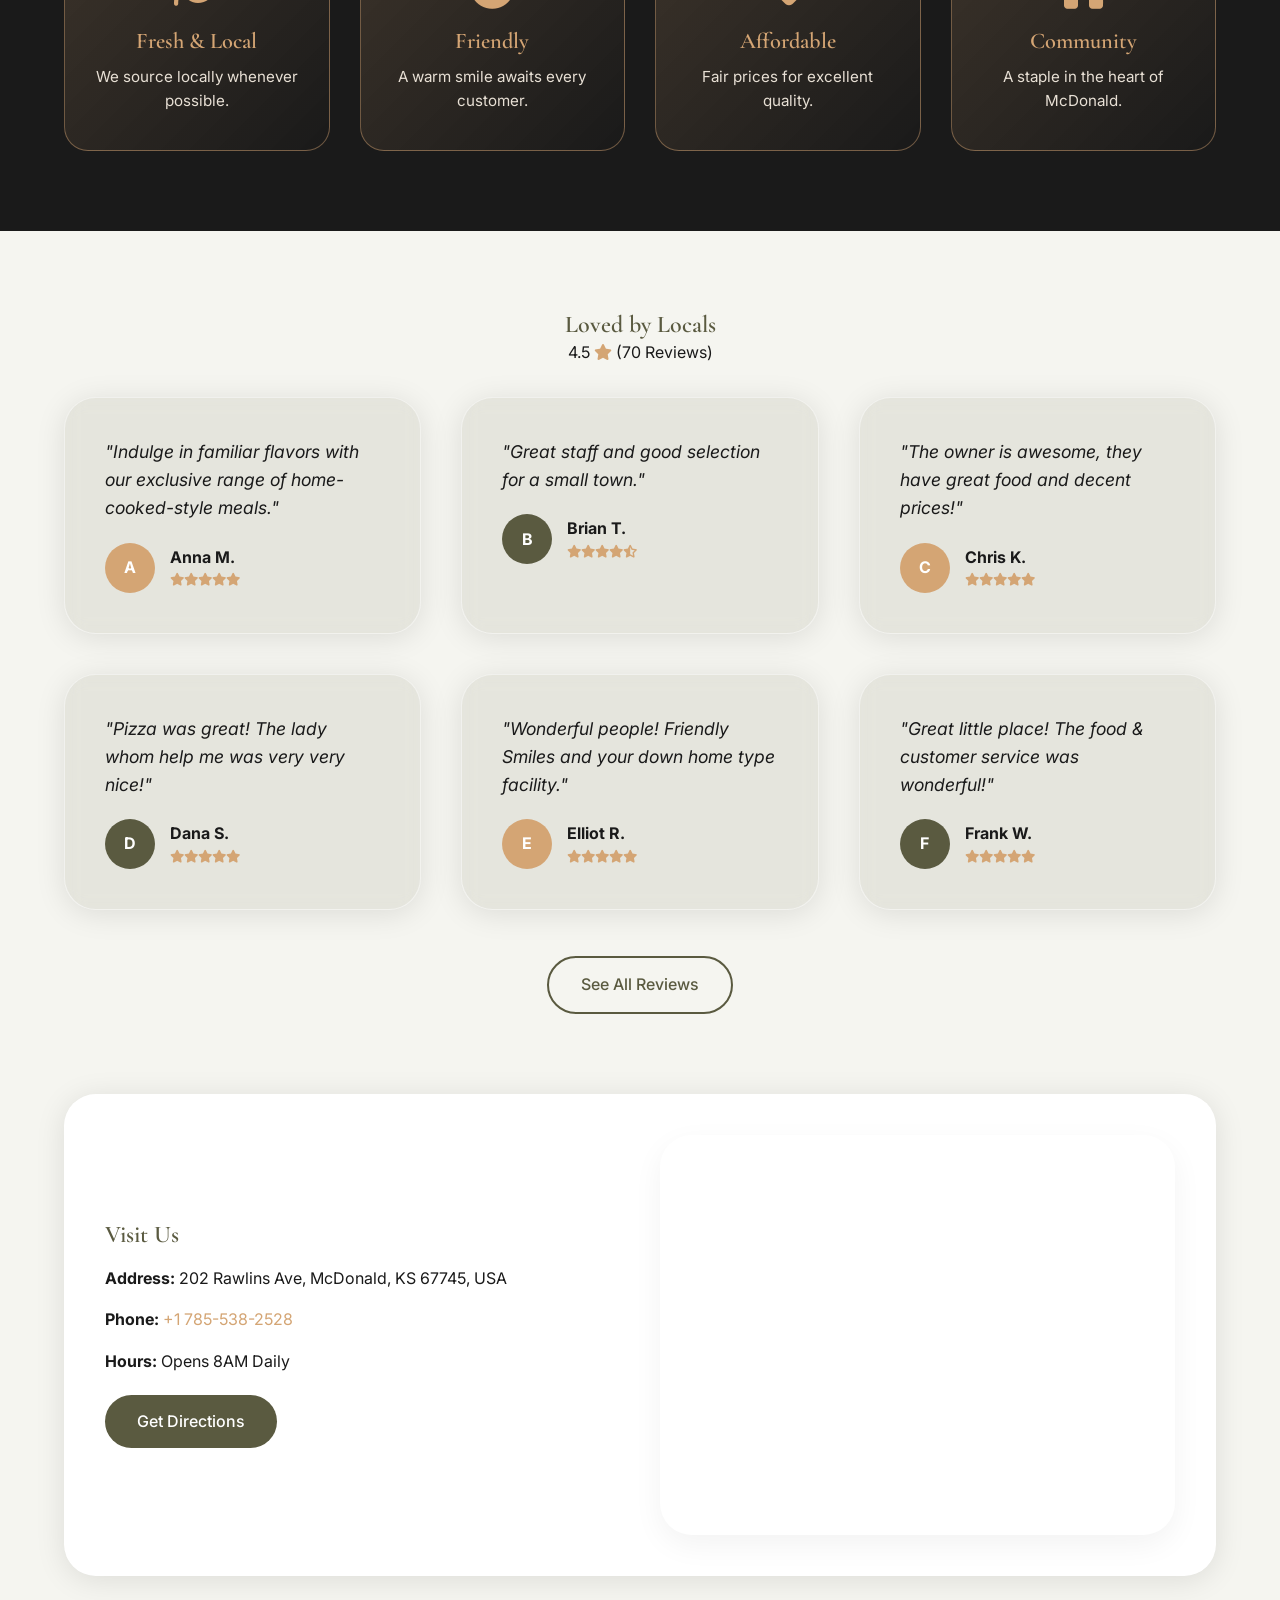
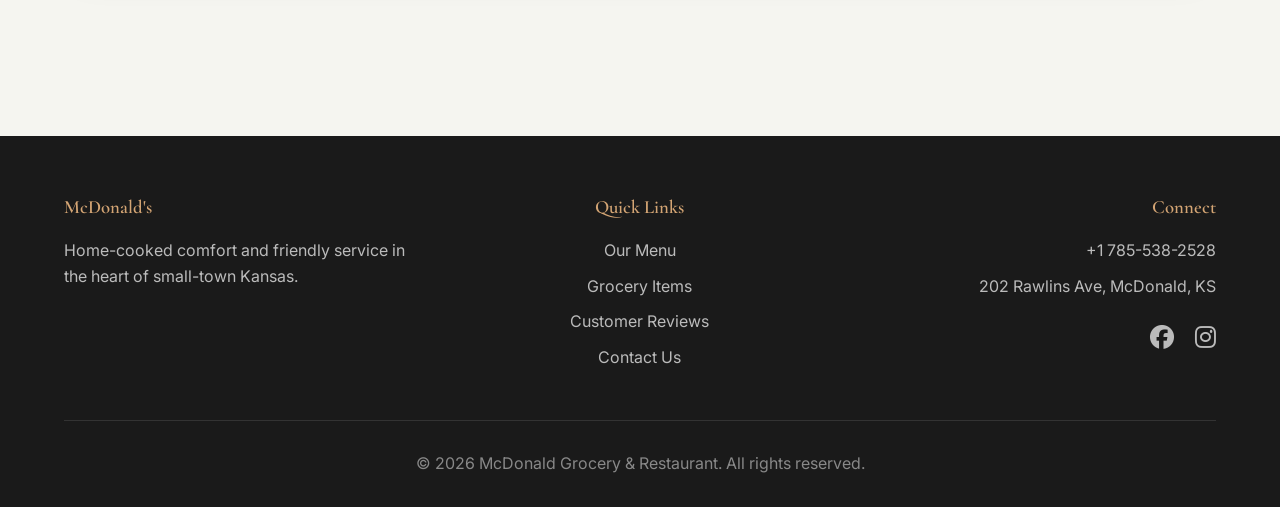
==== commit a000f72b: "Add files via upload" ====
--- a/index.html
+++ b/index.html
@@ -15,7 +15,7 @@
     <!-- Navbar -->
     <nav class="navbar">
         <div class="container">
-            <a href="index.html" class="logo"><img src="images/restaurant-logo.png?v=2" alt="McDonald Grocery & Restaurant" style="height: 140px; border-radius: 50%; transform: scale(1.3); transform-origin: left center; object-fit: contain; margin: -10px 0;"></a>
+            <a href="index.html" class="logo"><img src="restaurant-logo.png" alt="McDonald Grocery & Restaurant" style="height: 140px; border-radius: 50%; transform: scale(1.3); transform-origin: left center; object-fit: contain; margin: -10px 0;"></a>
             <button class="hamburger"><i class="fas fa-bars"></i></button>
             <ul class="nav-links">
                 <li><a href="index.html" class="active">Home</a></li>
